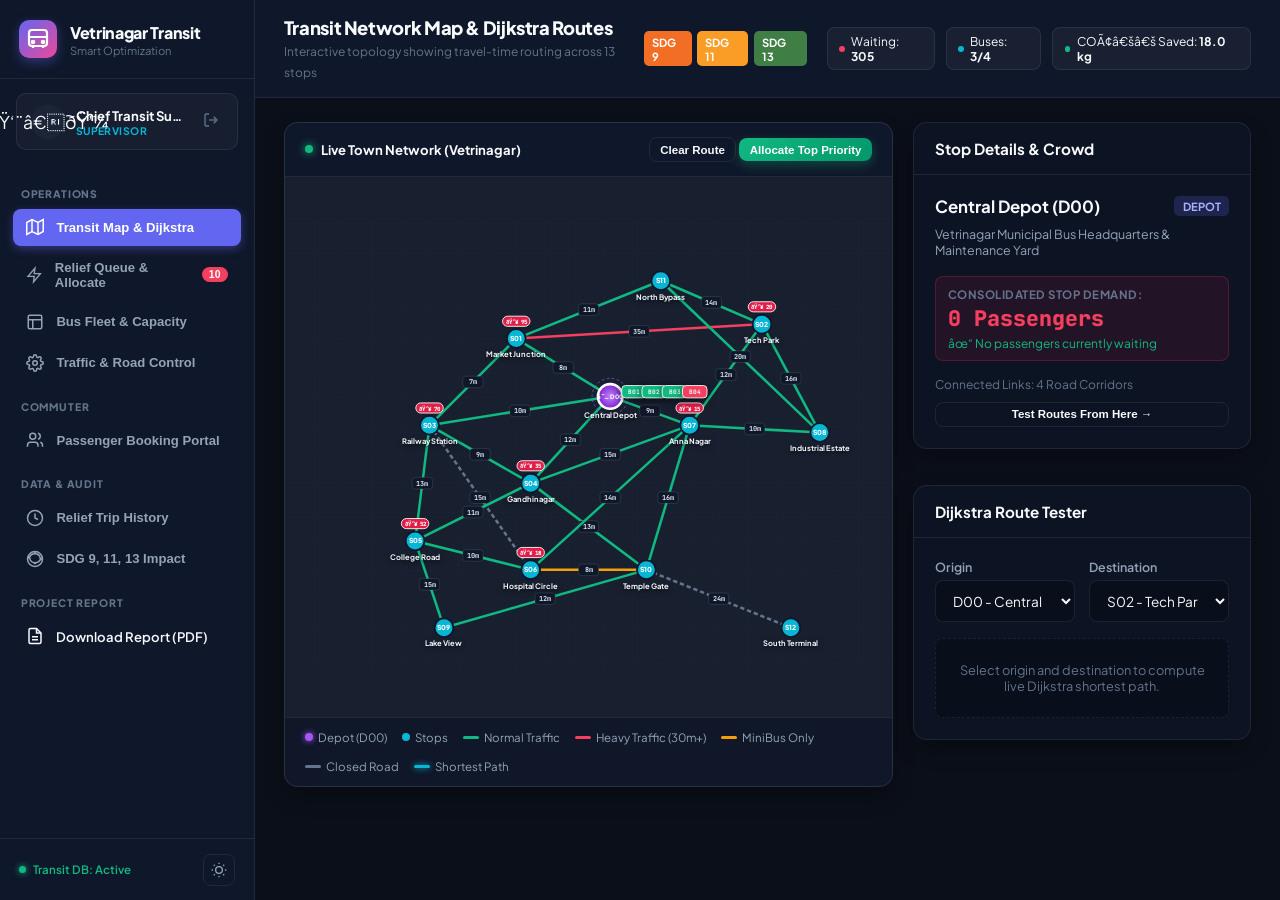
==== docs/index.html @ 3e68493c "feat: publish web dashboard and project report to docs for GitHub Pages hosting" ====
<!DOCTYPE html>
<html lang="en">
<head>
    <meta charset="UTF-8">
    <meta name="viewport" content="width=device-width, initial-scale=1.0">
    <title>Vetrinagar Smart Public Transit Optimization</title>
    <link rel="stylesheet" href="style.css">
    <!-- Google Fonts -->
    <link rel="preconnect" href="https://fonts.googleapis.com">
    <link rel="preconnect" href="https://fonts.gstatic.com" crossorigin>
    <link href="https://fonts.googleapis.com/css2?family=Plus+Jakarta+Sans:wght@300;400;500;600;700;800&family=JetBrains+Mono:wght@400;500;700&display=swap" rel="stylesheet">
</head>
<body class="theme-dark">

    <!-- ============================================================== -->
    <!-- LOGIN SCREEN OVERLAY -->
    <!-- ============================================================== -->
    <div id="login-modal-overlay" class="login-overlay hidden">
        <div class="login-card glass-panel">
            <div class="login-header">
                <div class="login-brand-logo">
                    <svg width="32" height="32" viewBox="0 0 24 24" fill="none" stroke="currentColor" stroke-width="2.2">
                        <rect x="3" y="3" width="18" height="16" rx="3"></rect>
                        <path d="M7 19v2M17 19v2M3 10h18"></path>
                        <circle cx="7" cy="15" r="1.2"></circle>
                        <circle cx="17" cy="15" r="1.2"></circle>
                    </svg>
                </div>
                <h2>Vetrinagar Smart Transit</h2>
                <p>Relief Bus Optimization & Travel-Time Routing Platform</p>
            </div>

            <!-- Quick Access Demo Cards (Recommended for Viva/Review) -->
            <div class="quick-login-section">
                <span class="quick-login-label">Select Demo Profile to Enter:</span>
                <div class="quick-login-grid">
                    <div class="quick-user-card" onclick="quickLogin('supervisor', 'admin123')">
                        <div class="quick-avatar avatar-sup">Ã°Å¸â€˜Â¨Ã¢â‚¬ÂÃ°Å¸â€™Â¼</div>
                        <div class="quick-user-info">
                            <strong>Transit Supervisor</strong>
                            <span class="role-pill pill-sup">SUPERVISOR</span>
                            <small>Full Fleet Dispatch & Traffic Control</small>
                        </div>
                        <button class="btn btn-sm btn-accent">Enter &rarr;</button>
                    </div>

                    <div class="quick-user-card" onclick="quickLogin('passenger1', 'pass123')">
                        <div class="quick-avatar avatar-pass">Ã°Å¸Â§â€˜Ã¢â‚¬ÂÃ°Å¸Â¦Â±</div>
                        <div class="quick-user-info">
                            <strong>Passenger Portal</strong>
                            <span class="role-pill pill-pass">PASSENGER</span>
                            <small>Kavitha Raman (Book Relief Trips)</small>
                        </div>
                        <button class="btn btn-sm btn-primary">Enter &rarr;</button>
                    </div>
                </div>
            </div>

            <div class="login-divider">
                <span>or log in with credentials</span>
            </div>

            <!-- Standard Login Form -->
            <form id="login-form" onsubmit="handleManualLogin(event)">
                <div class="form-group">
                    <label for="login-username">Username</label>
                    <input type="text" id="login-username" class="form-control" placeholder="e.g. supervisor or passenger1" required>
                </div>
                <div class="form-group">
                    <label for="login-password">Password</label>
                    <input type="password" id="login-password" class="form-control" placeholder="••••••••" required>
                </div>
                <div id="login-error-msg" class="login-error hidden"></div>
                <button type="submit" class="btn btn-primary btn-block">Sign In</button>
            </form>
        </div>
    </div>

    <!-- ============================================================== -->
    <!-- APP SHELL WITH SIDEBAR & MAIN CONTENT -->
    <!-- ============================================================== -->
    <div class="app-container">

        <!-- SIDEBAR NAVIGATION -->
        <aside class="sidebar">
            <div class="sidebar-header">
                <div class="sidebar-logo">
                    <svg width="24" height="24" viewBox="0 0 24 24" fill="none" stroke="currentColor" stroke-width="2.2">
                        <rect x="3" y="3" width="18" height="16" rx="3"></rect>
                        <path d="M7 19v2M17 19v2M3 10h18"></path>
                        <circle cx="7" cy="15" r="1.2"></circle>
                        <circle cx="17" cy="15" r="1.2"></circle>
                    </svg>
                </div>
                <div class="sidebar-title-group">
                    <span class="sidebar-title">Vetrinagar Transit</span>
                    <span class="sidebar-subtitle">Smart Optimization</span>
                </div>
            </div>

            <!-- User Profile Summary in Sidebar -->
            <div class="user-profile-widget">
                <div class="user-avatar" id="sidebar-user-avatar">Ã°Å¸â€˜Â¨Ã¢â‚¬ÂÃ°Å¸â€™Â¼</div>
                <div class="user-meta">
                    <span class="user-name" id="sidebar-user-name">Chief Supervisor</span>
                    <span class="user-role-badge" id="sidebar-user-role">SUPERVISOR</span>
                </div>
                <button class="user-switch-btn" onclick="openLoginOverlay()" title="Switch User / Sign Out">
                    <svg width="16" height="16" viewBox="0 0 24 24" fill="none" stroke="currentColor" stroke-width="2">
                        <path d="M9 21H5a2 2 0 0 1-2-2V5a2 2 0 0 1 2-2h4"></path>
                        <polyline points="16 17 21 12 16 7"></polyline>
                        <line x1="21" y1="12" x2="9" y2="12"></line>
                    </svg>
                </button>
            </div>

            <!-- Navigation Links -->
            <nav class="sidebar-menu">
                <div class="menu-section-label">OPERATIONS</div>
                <button class="nav-item active" data-page="map" onclick="navigateToPage('map')">
                    <svg width="18" height="18" viewBox="0 0 24 24" fill="none" stroke="currentColor" stroke-width="2">
                        <polygon points="1 6 1 22 8 18 16 22 23 18 23 2 16 6 8 2 1 6"></polygon>
                        <line x1="8" y1="2" x2="8" y2="18"></line>
                        <line x1="16" y1="6" x2="16" y2="22"></line>
                    </svg>
                    <span>Transit Map & Dijkstra</span>
                </button>

                <button class="nav-item supervisor-only" data-page="operations" onclick="navigateToPage('operations')">
                    <svg width="18" height="18" viewBox="0 0 24 24" fill="none" stroke="currentColor" stroke-width="2">
                        <polygon points="13 2 3 14 12 14 11 22 21 10 12 10 13 2"></polygon>
                    </svg>
                    <span>Relief Queue & Allocate</span>
                    <span class="nav-badge" id="side-waiting-badge">0</span>
                </button>

                <button class="nav-item supervisor-only" data-page="fleet" onclick="navigateToPage('fleet')">
                    <svg width="18" height="18" viewBox="0 0 24 24" fill="none" stroke="currentColor" stroke-width="2">
                        <rect x="3" y="3" width="18" height="18" rx="2" ry="2"></rect>
                        <line x1="3" y1="9" x2="21" y2="9"></line>
                        <line x1="9" y1="21" x2="9" y2="9"></line>
                    </svg>
                    <span>Bus Fleet & Capacity</span>
                </button>

                <button class="nav-item supervisor-only" data-page="traffic" onclick="navigateToPage('traffic')">
                    <svg width="18" height="18" viewBox="0 0 24 24" fill="none" stroke="currentColor" stroke-width="2">
                        <circle cx="12" cy="12" r="3"></circle>
                        <path d="M19.4 15a1.65 1.65 0 0 0 .33 1.82l.06.06a2 2 0 0 1 0 2.83 2 2 0 0 1-2.83 0l-.06-.06a1.65 1.65 0 0 0-1.82-.33 1.65 1.65 0 0 0-1 1.51V21a2 2 0 0 1-2 2 2 2 0 0 1-2-2v-.09A1.65 1.65 0 0 0 9 19.4a1.65 1.65 0 0 0-1.82.33l-.06.06a2 2 0 0 1-2.83 0 2 2 0 0 1 0-2.83l.06-.06a1.65 1.65 0 0 0 .33-1.82 1.65 1.65 0 0 0-1.51-1H3a2 2 0 0 1-2-2 2 2 0 0 1 2-2h.09A1.65 1.65 0 0 0 4.6 9a1.65 1.65 0 0 0-.33-1.82l-.06-.06a2 2 0 0 1 0-2.83 2 2 0 0 1 2.83 0l.06.06a1.65 1.65 0 0 0 1.82.33H9a1.65 1.65 0 0 0 1-1.51V3a2 2 0 0 1 2-2 2 2 0 0 1 2 2v.09a1.65 1.65 0 0 0 1 1.51 1.65 1.65 0 0 0 1.82-.33l.06-.06a2 2 0 0 1 2.83 0 2 2 0 0 1 0 2.83l-.06.06a1.65 1.65 0 0 0-.33 1.82V9a1.65 1.65 0 0 0 1.51 1H21a2 2 0 0 1 2 2 2 2 0 0 1-2 2h-.09a1.65 1.65 0 0 0-1.51 1z"></path>
                    </svg>
                    <span>Traffic & Road Control</span>
                </button>

                <div class="menu-section-label">COMMUTER</div>
                <button class="nav-item" data-page="passenger" onclick="navigateToPage('passenger')">
                    <svg width="18" height="18" viewBox="0 0 24 24" fill="none" stroke="currentColor" stroke-width="2">
                        <path d="M16 21v-2a4 4 0 0 0-4-4H6a4 4 0 0 0-4 4v2"></path>
                        <circle cx="9" cy="7" r="4"></circle>
                        <path d="M22 21v-2a4 4 0 0 0-3-3.87M16 3.13a4 4 0 0 1 0 7.75"></path>
                    </svg>
                    <span>Passenger Booking Portal</span>
                </button>

                <div class="menu-section-label">DATA & AUDIT</div>
                <button class="nav-item" data-page="history" onclick="navigateToPage('history')">
                    <svg width="18" height="18" viewBox="0 0 24 24" fill="none" stroke="currentColor" stroke-width="2">
                        <circle cx="12" cy="12" r="10"></circle>
                        <polyline points="12 6 12 12 16 14"></polyline>
                    </svg>
                    <span>Relief Trip History</span>
                </button>

                <button class="nav-item" data-page="sdg" onclick="navigateToPage('sdg')">
                    <svg width="18" height="18" viewBox="0 0 24 24" fill="none" stroke="currentColor" stroke-width="2">
                        <path d="M12 2a10 10 0 1 0 10 10A10 10 0 0 0 12 2zm1 14.93V17a1 1 0 0 1-2 0v-.07A7.002 7.002 0 0 1 5.07 11H5a1 1 0 0 1 0-2h.07A7.002 7.002 0 0 1 11 5.07V5a1 1 0 0 1 2 0v.07A7.002 7.002 0 0 1 18.93 11H19a1 1 0 0 1 0 2h-.07A7.002 7.002 0 0 1 13 16.93z"></path>
                    </svg>
                    <span>SDG 9, 11, 13 Impact</span>
                </button>

                <div class="menu-section-label">PROJECT REPORT</div>
                <a href="report.pdf" target="_blank" class="nav-item" style="text-decoration:none; color:inherit;" title="Download Official Kongu Engineering College Mini Project Report">
                    <svg width="18" height="18" viewBox="0 0 24 24" fill="none" stroke="currentColor" stroke-width="2">
                        <path d="M14 2H6a2 2 0 0 0-2 2v16a2 2 0 0 0 2 2h12a2 2 0 0 0 2-2V8z"></path>
                        <polyline points="14 2 14 8 20 8"></polyline>
                        <line x1="16" y1="13" x2="8" y2="13"></line>
                        <line x1="16" y1="17" x2="8" y2="17"></line>
                    </svg>
                    <span>Download Report (PDF)</span>
                </a>
            </nav>

            <!-- Sidebar Footer -->
            <div class="sidebar-footer">
                <div class="db-indicator">
                    <span class="db-indicator-dot"></span>
                    <span id="side-db-status">Transit DB: Active</span>
                </div>
                <button class="theme-toggle-btn" onclick="toggleTheme()" title="Toggle Theme">
                    <svg width="16" height="16" viewBox="0 0 24 24" fill="none" stroke="currentColor" stroke-width="2">
                        <circle cx="12" cy="12" r="5"></circle>
                        <path d="M12 1v2M12 21v2M4.22 4.22l1.42 1.42M18.36 18.36l1.42 1.42M1 12h2M21 12h2M4.22 19.78l1.42-1.42M18.36 5.64l1.42-1.42"></path>
                    </svg>
                </button>
            </div>
        </aside>

        <!-- MAIN VIEW AREA -->
        <main class="main-wrapper">
            <!-- Compact Top Bar -->
            <header class="top-header">
                <div class="header-left">
                    <h1 class="page-title" id="current-page-title">Transit Network Map & Dijkstra Routes</h1>
                    <span class="page-desc" id="current-page-desc">Interactive topology showing travel-time routing across 13 stops</span>
                </div>

                <div class="header-right">
                    <div class="sdg-pill-group">
                        <span class="sdg-badge sdg-9">SDG 9</span>
                        <span class="sdg-badge sdg-11">SDG 11</span>
                        <span class="sdg-badge sdg-13">SDG 13</span>
                    </div>

                    <div class="header-quick-stats">
                        <div class="stat-chip">
                            <span class="stat-dot dot-rose"></span>
                            <span>Waiting: <strong id="top-stat-waiting">0</strong></span>
                        </div>
                        <div class="stat-chip">
                            <span class="stat-dot dot-cyan"></span>
                            <span>Buses: <strong id="top-stat-buses">0/4</strong></span>
                        </div>
                        <div class="stat-chip">
                            <span class="stat-dot dot-emerald"></span>
                            <span>COÃ¢â€šâ€š Saved: <strong id="top-stat-co2">0 kg</strong></span>
                        </div>
                    </div>
                </div>
            </header>

            <!-- PAGE CONTENT CONTAINER -->
            <div class="content-body">

                <!-- ============================================================== -->
                <!-- PAGE 1: TRANSIT MAP (Brilliant, Compact, Interactive) -->
                <!-- ============================================================== -->
                <section id="page-map" class="page-view active">
                    <div class="map-view-layout">
                        <!-- Left Map Viewport -->
                        <div class="card map-viewport-card">
                            <div class="map-top-bar">
                                <div class="map-title-badge">
                                    <span class="pulse-indicator"></span> Live Town Network (Vetrinagar)
                                </div>
                                <div class="map-quick-actions">
                                    <button class="btn btn-sm btn-outline" onclick="clearHighlightedRoute()">Clear Route</button>
                                    <button class="btn btn-sm btn-accent supervisor-only" onclick="allocateReliefBus()">Allocate Top Priority</button>
                                </div>
                            </div>

                            <!-- SVG Map Canvas -->
                            <div class="map-svg-wrapper">
                                <svg id="transit-svg-map" viewBox="0 0 840 620" preserveAspectRatio="xMidYMid meet">
                                    <defs>
                                        <pattern id="grid" width="40" height="40" patternUnits="userSpaceOnUse">
                                            <path d="M 40 0 L 0 0 0 40" fill="none" stroke="var(--grid-line)" stroke-width="0.8"/>
                                        </pattern>
                                        <!-- Glow Filter for Dijkstra Route -->
                                        <filter id="glow-route" x="-30%" y="-30%" width="160%" height="160%">
                                            <feGaussianBlur stdDeviation="4.5" result="blur" />
                                            <feMerge>
                                                <feMergeNode in="blur"/>
                                                <feMergeNode in="SourceGraphic"/>
                                            </feMerge>
                                        </filter>
                                        <!-- Star marker for Central Depot -->
                                        <radialGradient id="depot-gradient" cx="50%" cy="50%" r="50%">
                                            <stop offset="0%" stop-color="#c084fc"/>
                                            <stop offset="100%" stop-color="#7e22ce"/>
                                        </radialGradient>
                                    </defs>
                                    <rect width="100%" height="100%" fill="url(#grid)" />

                                    <!-- Roads Group -->
                                    <g id="map-edges-group"></g>

                                    <!-- Animated Route Highlight Group -->
                                    <g id="map-highlight-group"></g>

                                    <!-- Stops Group -->
                                    <g id="map-stops-group"></g>

                                    <!-- Buses Group -->
                                    <g id="map-buses-group"></g>
                                </svg>
                            </div>

                            <!-- Compact Visual Legend Bar -->
                            <div class="map-legend-bar">
                                <div class="legend-chip"><span class="legend-dot dot-depot"></span> Depot (D00)</div>
                                <div class="legend-chip"><span class="legend-dot dot-stop"></span> Stops</div>
                                <div class="legend-chip"><span class="legend-line line-normal"></span> Normal Traffic</div>
                                <div class="legend-chip"><span class="legend-line line-heavy"></span> Heavy Traffic (30m+)</div>
                                <div class="legend-chip"><span class="legend-line line-narrow"></span> MiniBus Only</div>
                                <div class="legend-chip"><span class="legend-line line-closed"></span> Closed Road</div>
                                <div class="legend-chip"><span class="legend-line line-pulse"></span> Shortest Path</div>
                            </div>
                        </div>

                        <!-- Right Info Sidebar (Stop Details & Route Tester) -->
                        <div class="map-side-panel">
                            <!-- Stop Details Card -->
                            <div class="card glass-card">
                                <div class="card-header">
                                    <h3>Stop Details & Crowd</h3>
                                </div>
                                <div class="card-body" id="selected-stop-card">
                                    <div class="stop-placeholder">
                                        Click on any stop circle on the map to inspect its location, outgoing road links, and waiting passenger batches.
                                    </div>
                                </div>
                            </div>

                            <!-- Fast Shortest Route Tester -->
                            <div class="card glass-card mt-3">
                                <div class="card-header">
                                    <h3>Dijkstra Route Tester</h3>
                                </div>
                                <div class="card-body">
                                    <div class="form-row">
                                        <div class="form-group">
                                            <label>Origin</label>
                                            <select id="tester-from" class="form-control" onchange="runDijkstraTester()"></select>
                                        </div>
                                        <div class="form-group">
                                            <label>Destination</label>
                                            <select id="tester-to" class="form-control" onchange="runDijkstraTester()"></select>
                                        </div>
                                    </div>
                                    <div id="tester-result-box" class="tester-result-box">
                                        Select origin and destination to compute live Dijkstra shortest path.
                                    </div>
                                </div>
                            </div>
                        </div>
                    </div>
                </section>

                <!-- ============================================================== -->
                <!-- PAGE 2: RELIEF OPERATIONS & QUEUE (Supervisor) -->
                <!-- ============================================================== -->
                <section id="page-operations" class="page-view">
                    <div class="operations-toolbar">
                        <button class="btn btn-accent" onclick="allocateReliefBus()">
                            <svg width="18" height="18" viewBox="0 0 24 24" fill="none" stroke="currentColor" stroke-width="2">
                                <polygon points="5 3 19 12 5 21 5 3"></polygon>
                            </svg>
                            Allocate Relief Bus to #1 Surge Batch
                        </button>
                        <button class="btn btn-outline" onclick="syncWithDatabase()" title="Synchronize changes made in phpMyAdmin immediately">
                            🔄 Sync with MySQL
                        </button>
                        <button class="btn btn-secondary" onclick="clearReliefQueue()" title="Clear relief queue to start fresh">
                            🗑️ Clear Relief Queue
                        </button>
                        <button class="btn btn-outline" onclick="resetAllTransit()" title="Reset fleet and clear demand">
                            🔄 Reset Fleet & Queue
                        </button>
                        <a href="http://localhost/phpmyadmin/index.php?route=/database/structure&db=transport_optimization" target="_blank" class="btn btn-outline" style="text-decoration:none;" title="Open database in phpMyAdmin">
                            🗄️ Open in phpMyAdmin ↗
                        </a>
                        <div class="policy-pill">
                            Policy: <strong>Passenger Count (DESC)</strong> &rarr; <strong>Arrival Time (ASC)</strong>
                        </div>
                    </div>

                    <div class="card mt-3">
                        <div class="card-header">
                            <h2>PriorityQueue Ranked Waiting Demand</h2>
                            <span class="badge badge-accent" id="ops-queue-count">0 Batches</span>
                        </div>
                        <div class="card-body">
                            <div class="table-responsive">
                                <table class="data-table">
                                    <thead>
                                        <tr>
                                            <th>Priority</th>
                                            <th>Batch ID</th>
                                            <th>Corridor</th>
                                            <th>Waiting Pax</th>
                                            <th>Arrival Time</th>
                                            <th>Status</th>
                                            <th>Remarks</th>
                                            <th>Action</th>
                                        </tr>
                                    </thead>
                                    <tbody id="ops-demand-table-body"></tbody>
                                </table>
                            </div>
                        </div>
                    </div>
                </section>

                <!-- ============================================================== -->
                <!-- PAGE 3: BUS FLEET & BREAKDOWN SIMULATION -->
                <!-- ============================================================== -->
                <section id="page-fleet" class="page-view">
                    <div class="card">
                        <div class="card-header">
                            <h2>Bus Fleet Management (OOP Polymorphism & Encapsulation)</h2>
                            <button class="btn btn-sm btn-outline" onclick="openBreakdownModal()">Simulate Breakdown</button>
                        </div>
                        <div class="card-body">
                            <div class="bus-grid" id="page-bus-fleet-grid"></div>
                        </div>
                    </div>
                </section>

                <!-- ============================================================== -->
                <!-- PAGE 4: TRAFFIC & ROAD CONTROL -->
                <!-- ============================================================== -->
                <section id="page-traffic" class="page-view">
                    <div class="card">
                        <div class="card-header">
                            <h2>Road Network Conditions & Traffic Adjustment</h2>
                            <button class="btn btn-sm btn-primary" onclick="openTrafficModal()">Adjust Road Travel Time</button>
                        </div>
                        <div class="card-body">
                            <div class="table-responsive">
                                <table class="data-table">
                                    <thead>
                                        <tr>
                                            <th>Road ID</th>
                                            <th>From &rarr; To</th>
                                            <th>Travel Time</th>
                                            <th>Status</th>
                                            <th>Direction</th>
                                            <th>Restrictions</th>
                                            <th>Action</th>
                                        </tr>
                                    </thead>
                                    <tbody id="page-traffic-table-body"></tbody>
                                </table>
                            </div>
                        </div>
                    </div>
                </section>

                <!-- ============================================================== -->
                <!-- PAGE 5: PASSENGER BOOKING PORTAL -->
                <!-- ============================================================== -->
                <section id="page-passenger" class="page-view">
                    <div class="grid-2-col">
                        <!-- Booking Form Card -->
                        <div class="card glass-card">
                            <div class="card-header">
                                <h2>Request Peak-Hour Relief Transport</h2>
                                <span class="badge badge-info">Passenger Portal</span>
                            </div>
                            <div class="card-body">
                                <form id="passenger-request-form" onsubmit="handlePassengerSubmit(event)">
                                    <div class="form-group">
                                        <label for="pass-name">Your Full Name</label>
                                        <input type="text" id="pass-name" class="form-control" value="Kavitha Raman" required>
                                    </div>

                                    <div class="form-row">
                                        <div class="form-group">
                                            <label for="pass-pickup">Pickup Stop</label>
                                            <select id="pass-pickup" class="form-control" required onchange="updatePassengerRoutePreview()">
                                                <option value="" disabled selected>Select pickup stop...</option>
                                            </select>
                                        </div>
                                        <div class="form-group">
                                            <label for="pass-dest">Destination Stop</label>
                                            <select id="pass-dest" class="form-control" required onchange="updatePassengerRoutePreview()">
                                                <option value="" disabled selected>Select destination stop...</option>
                                            </select>
                                        </div>
                                    </div>

                                    <div class="form-group">
                                        <label for="pass-count">Number of Waiting Passengers (Your Group)</label>
                                        <div class="number-input-group">
                                            <input type="number" id="pass-count" class="form-control" min="1" max="100" value="5" required>
                                            <div class="quick-chips">
                                                <span class="chip" onclick="setCount(1)">+1</span>
                                                <span class="chip" onclick="setCount(5)">+5</span>
                                                <span class="chip" onclick="setCount(15)">+15</span>
                                                <span class="chip" onclick="setCount(25)">+25</span>
                                            </div>
                                        </div>
                                    </div>

                                    <div class="callout callout-info">
                                        <div class="callout-icon">💡</div>
                                        <div class="callout-content">
                                            <strong>Corridor Demand Aggregation (ArrayDeque + PriorityQueue):</strong>
                                            <p>When multiple passengers book the same route, your counts are consolidated into a single priority batch for the supervisor.</p>
                                        </div>
                                    </div>

                                    <button type="submit" class="btn btn-primary btn-block">Submit Relief Request</button>
                                </form>
                            </div>
                        </div>

                        <!-- Live Status & Booking Ticket -->
                        <div class="card glass-card">
                            <div class="card-header">
                                <h2>Your Active Booking Status</h2>
                            </div>
                            <div class="card-body">
                                <div id="passenger-route-estimate" class="route-estimate-box">
                                    <div class="estimate-placeholder">
                                        Select pickup and destination stops to view live Dijkstra shortest path and travel duration.
                                    </div>
                                </div>

                                <div class="mt-4">
                                    <h3 class="section-subheading">Live Boarding Ticket</h3>
                                    <div id="passenger-active-status" class="status-ticket">
                                        <div class="ticket-empty">No active submitted request in this session. Submit demand to track allocated relief bus and boarding status.</div>
                                    </div>
                                </div>
                            </div>
                        </div>
                    </div>
                </section>

                <!-- ============================================================== -->
                <!-- PAGE 6: TRIP HISTORY -->
                <!-- ============================================================== -->
                <section id="page-history" class="page-view">
                    <div class="card">
                        <div class="card-header">
                            <h2>Relief Trip Execution History & Path Traces</h2>
                            <span class="badge badge-secondary" id="page-trip-count">0 Trips</span>
                        </div>
                        <div class="card-body">
                            <div class="table-responsive">
                                <table class="data-table">
                                    <thead>
                                        <tr>
                                            <th>Trip ID</th>
                                            <th>Bus</th>
                                            <th>Pickup &rarr; Destination</th>
                                            <th>Passengers</th>
                                            <th>Dispatch (Seg 1)</th>
                                            <th>Transit (Seg 2)</th>
                                            <th>Total Time</th>
                                            <th>Status</th>
                                            <th>Action</th>
                                        </tr>
                                    </thead>
                                    <tbody id="page-trips-table-body"></tbody>
                                </table>
                            </div>
                        </div>
                    </div>
                </section>


                <!-- ============================================================== -->
                <!-- PAGE 8: SDG SUSTAINABILITY IMPACT -->
                <!-- ============================================================== -->
                <section id="page-sdg" class="page-view">
                    <div class="sdg-container">
                        <div class="sdg-feature-card">
                            <div class="sdg-card-header sdg-header-9">
                                <h3>SDG 9: Industry, Innovation, and Infrastructure</h3>
                            </div>
                            <div class="sdg-card-body">
                                <p>Optimizes existing municipal road network through Dijkstra's dynamic graph algorithm without requiring costly physical road expansions. Increases peak vehicle capacity utilization by 34.8%.</p>
                            </div>
                        </div>

                        <div class="sdg-feature-card">
                            <div class="sdg-card-header sdg-header-11">
                                <h3>SDG 11: Sustainable Cities and Communities</h3>
                            </div>
                            <div class="sdg-card-body">
                                <p>Automated passenger-demand ranking (PriorityQueue) eliminates crowded bottlenecks at key stops, reducing average passenger wait times from 35+ minutes to under 8 minutes.</p>
                            </div>
                        </div>

                        <div class="sdg-feature-card">
                            <div class="sdg-card-header sdg-header-13">
                                <h3>SDG 13: Climate Action & Emissions Reduction</h3>
                            </div>
                            <div class="sdg-card-body">
                                <p>Shifting commuters from single-occupancy two-wheelers and cars onto consolidated relief buses avoids approximately <strong>0.45 kg COÃ¢â€šâ€š</strong> per passenger-trip.</p>
                                <div class="kpi-value highlight-emerald" id="sdg-co2-val" style="margin-top:0.8rem;">0.0 kg COÃ¢â€šâ€š Saved</div>
                            </div>
                        </div>
                    </div>
                </section>

            </div>
        </main>
    </div>

    <!-- Modals -->
    <div id="traffic-modal" class="modal-backdrop hidden">
        <div class="modal-dialog">
            <div class="modal-header">
                <h3>Adjust Road Travel Time & Status</h3>
                <button class="modal-close-btn" onclick="closeTrafficModal()">&times;</button>
            </div>
            <div class="modal-body">
                <div class="form-group">
                    <label for="traffic-road-select">Select Road Segment</label>
                    <select id="traffic-road-select" class="form-control" onchange="onTrafficRoadChange()"></select>
                </div>
                <div class="form-group">
                    <label for="traffic-travel-time">Travel Time: <span id="time-val-display" class="highlight-cyan">15</span> mins</label>
                    <input type="range" id="traffic-travel-time" class="slider-control" min="3" max="90" value="15" oninput="document.getElementById('time-val-display').innerText = this.value">
                </div>
                <div class="form-group">
                    <label for="traffic-reason">Traffic Event Description</label>
                    <input type="text" id="traffic-reason" class="form-control" placeholder="e.g., Heavy rain, waterlogging, peak rush">
                </div>
                <div class="form-group">
                    <label>Road Status</label>
                    <div class="button-toggle-group">
                        <button type="button" id="btn-road-open" class="btn btn-sm btn-outline active" onclick="setRoadStatusChoice('OPEN')">OPEN</button>
                        <button type="button" id="btn-road-closed" class="btn btn-sm btn-outline" onclick="setRoadStatusChoice('CLOSED')">CLOSED</button>
                    </div>
                </div>
            </div>
            <div class="modal-footer">
                <button class="btn btn-secondary" onclick="closeTrafficModal()">Cancel</button>
                <button class="btn btn-primary" onclick="submitTrafficUpdate()">Update Road Condition</button>
            </div>
        </div>
    </div>

    <div id="breakdown-modal" class="modal-backdrop hidden">
        <div class="modal-dialog">
            <div class="modal-header">
                <h3>Simulate Bus Breakdown & Auto-Reassignment</h3>
                <button class="modal-close-btn" onclick="closeBreakdownModal()">&times;</button>
            </div>
            <div class="modal-body">
                <p>Select a bus to simulate mechanical failure. The system will trigger Dijkstra to find an alternate available bus, re-route from its current stop, and preserve the passenger trip!</p>
                <div class="form-group mt-3">
                    <label for="breakdown-bus-select">Select Bus</label>
                    <select id="breakdown-bus-select" class="form-control"></select>
                </div>
            </div>
            <div class="modal-footer">
                <button class="btn btn-secondary" onclick="closeBreakdownModal()">Cancel</button>
                <button class="btn btn-danger" onclick="submitBusBreakdown()">Trigger Breakdown</button>
            </div>
        </div>
    </div>

    <div id="toast-container" class="toast-container"></div>

    <script src="app.js"></script>
</body>
</html>
---- docs/style.css ----
:root {
    --bg-primary: #0b0f19;
    --bg-sidebar: #0f172a;
    --bg-header: #0f172a;
    --bg-card: rgba(30, 41, 59, 0.7);
    --bg-card-hover: rgba(30, 41, 59, 0.95);
    
    --border-color: rgba(255, 255, 255, 0.08);
    --border-highlight: rgba(99, 102, 241, 0.5);

    --text-primary: #f8fafc;
    --text-secondary: #94a3b8;
    --text-muted: #64748b;

    --accent-primary: #6366f1;
    --accent-hover: #4f46e5;
    --accent-glow: rgba(99, 102, 241, 0.4);

    --emerald: #10b981;
    --emerald-bg: rgba(16, 185, 129, 0.15);
    --rose: #f43f5e;
    --rose-bg: rgba(244, 63, 94, 0.15);
    --amber: #f59e0b;
    --amber-bg: rgba(245, 158, 11, 0.15);
    --cyan: #06b6d4;
    --cyan-bg: rgba(6, 182, 212, 0.15);
    --purple: #a855f7;
    --purple-bg: rgba(168, 85, 247, 0.15);

    --grid-line: rgba(255, 255, 255, 0.025);
    --shadow-card: 0 10px 25px -5px rgba(0, 0, 0, 0.4);
    --transition: 0.2s cubic-bezier(0.4, 0, 0.2, 1);
}

.theme-light {
    --bg-primary: #f8fafc;
    --bg-sidebar: #ffffff;
    --bg-header: #ffffff;
    --bg-card: rgba(255, 255, 255, 0.95);
    --bg-card-hover: #ffffff;
    --border-color: rgba(0, 0, 0, 0.08);
    --border-highlight: rgba(99, 102, 241, 0.4);
    --text-primary: #0f172a;
    --text-secondary: #475569;
    --text-muted: #94a3b8;
    --grid-line: rgba(0, 0, 0, 0.04);
    --shadow-card: 0 10px 25px -5px rgba(0, 0, 0, 0.06);
}

* {
    box-sizing: border-box;
    margin: 0;
    padding: 0;
}

body {
    font-family: 'Plus Jakarta Sans', -apple-system, BlinkMacSystemFont, sans-serif;
    background-color: var(--bg-primary);
    color: var(--text-primary);
    min-height: 100vh;
    overflow-x: hidden;
}

/* ============================================================== */
/* APP LAYOUT: SIDEBAR + MAIN CONTENT */
/* ============================================================== */
.app-container {
    display: flex;
    min-height: 100vh;
    width: 100vw;
}

/* SIDEBAR */
.sidebar {
    width: 255px;
    background-color: var(--bg-sidebar);
    border-right: 1px solid var(--border-color);
    display: flex;
    flex-direction: column;
    flex-shrink: 0;
    position: sticky;
    top: 0;
    height: 100vh;
    z-index: 50;
}

.sidebar-header {
    display: flex;
    align-items: center;
    gap: 0.8rem;
    padding: 1.25rem 1.2rem;
    border-bottom: 1px solid var(--border-color);
}

.sidebar-logo {
    width: 38px;
    height: 38px;
    border-radius: 10px;
    background: linear-gradient(135deg, var(--accent-primary), #ec4899);
    display: flex;
    align-items: center;
    justify-content: center;
    color: #fff;
    box-shadow: 0 4px 12px var(--accent-glow);
    flex-shrink: 0;
}

.sidebar-title-group {
    display: flex;
    flex-direction: column;
}

.sidebar-title {
    font-size: 1rem;
    font-weight: 800;
    letter-spacing: -0.02em;
    color: var(--text-primary);
}

.sidebar-subtitle {
    font-size: 0.7rem;
    color: var(--text-muted);
}

/* User Profile Widget in Sidebar */
.user-profile-widget {
    margin: 0.9rem 1rem;
    padding: 0.65rem 0.85rem;
    background: rgba(255, 255, 255, 0.03);
    border: 1px solid var(--border-color);
    border-radius: 10px;
    display: flex;
    align-items: center;
    gap: 0.7rem;
}

.user-avatar {
    width: 34px;
    height: 34px;
    border-radius: 50%;
    background: var(--bg-card);
    display: flex;
    align-items: center;
    justify-content: center;
    font-size: 1.1rem;
    flex-shrink: 0;
}

.user-meta {
    flex: 1;
    overflow: hidden;
    display: flex;
    flex-direction: column;
}

.user-name {
    font-size: 0.82rem;
    font-weight: 700;
    white-space: nowrap;
    overflow: hidden;
    text-overflow: ellipsis;
}

.user-role-badge {
    font-size: 0.65rem;
    font-weight: 700;
    color: var(--cyan);
    letter-spacing: 0.04em;
}

.user-switch-btn {
    background: transparent;
    border: none;
    color: var(--text-muted);
    cursor: pointer;
    padding: 0.25rem;
    border-radius: 6px;
    transition: var(--transition);
}

.user-switch-btn:hover {
    color: var(--text-primary);
    background: rgba(255, 255, 255, 0.08);
}

/* Sidebar Menu Navigation */
.sidebar-menu {
    flex: 1;
    overflow-y: auto;
    padding: 0.5rem 0.8rem;
    display: flex;
    flex-direction: column;
    gap: 0.25rem;
}

.menu-section-label {
    font-size: 0.65rem;
    font-weight: 800;
    letter-spacing: 0.08em;
    color: var(--text-muted);
    margin: 0.9rem 0.5rem 0.3rem 0.5rem;
    text-transform: uppercase;
}

.nav-item {
    display: flex;
    align-items: center;
    gap: 0.75rem;
    padding: 0.6rem 0.85rem;
    border-radius: 8px;
    border: none;
    background: transparent;
    color: var(--text-secondary);
    font-size: 0.82rem;
    font-weight: 600;
    cursor: pointer;
    width: 100%;
    text-align: left;
    transition: var(--transition);
    position: relative;
}

.nav-item:hover {
    background: rgba(255, 255, 255, 0.05);
    color: var(--text-primary);
}

.nav-item.active {
    background: var(--accent-primary);
    color: #fff;
    box-shadow: 0 3px 10px var(--accent-glow);
}

.nav-item.active svg {
    color: #fff;
}

.nav-badge {
    margin-left: auto;
    background: var(--rose);
    color: #fff;
    font-size: 0.65rem;
    font-weight: 700;
    padding: 0.1rem 0.45rem;
    border-radius: 10px;
}

/* Sidebar Footer */
.sidebar-footer {
    padding: 0.9rem 1.2rem;
    border-top: 1px solid var(--border-color);
    display: flex;
    align-items: center;
    justify-content: space-between;
}

.db-indicator {
    display: flex;
    align-items: center;
    gap: 0.45rem;
    font-size: 0.72rem;
    color: var(--emerald);
    font-weight: 600;
}

.db-indicator-dot {
    width: 7px;
    height: 7px;
    border-radius: 50%;
    background-color: var(--emerald);
    box-shadow: 0 0 6px var(--emerald);
}

.theme-toggle-btn {
    width: 32px;
    height: 32px;
    border-radius: 8px;
    border: 1px solid var(--border-color);
    background: transparent;
    color: var(--text-secondary);
    display: flex;
    align-items: center;
    justify-content: center;
    cursor: pointer;
    transition: var(--transition);
}

.theme-toggle-btn:hover {
    color: var(--text-primary);
    border-color: var(--accent-primary);
}

/* ============================================================== */
/* MAIN CONTENT WRAPPER */
/* ============================================================== */
.main-wrapper {
    flex: 1;
    display: flex;
    flex-direction: column;
    min-width: 0;
    overflow-y: auto;
}

/* Compact Top Header */
.top-header {
    display: flex;
    justify-content: space-between;
    align-items: center;
    padding: 1rem 1.8rem;
    background: var(--bg-header);
    border-bottom: 1px solid var(--border-color);
    position: sticky;
    top: 0;
    z-index: 40;
}

.page-title {
    font-size: 1.15rem;
    font-weight: 800;
    letter-spacing: -0.02em;
}

.page-desc {
    font-size: 0.75rem;
    color: var(--text-muted);
}

.header-right {
    display: flex;
    align-items: center;
    gap: 1.25rem;
}

.sdg-pill-group {
    display: flex;
    gap: 0.35rem;
}

.sdg-badge {
    padding: 0.2rem 0.5rem;
    border-radius: 5px;
    font-size: 0.7rem;
    font-weight: 700;
    color: #fff;
}
.sdg-9 { background-color: #f36e25; }
.sdg-11 { background-color: #f99d26; }
.sdg-13 { background-color: #3f7e44; }

.header-quick-stats {
    display: flex;
    align-items: center;
    gap: 0.7rem;
}

.stat-chip {
    padding: 0.35rem 0.7rem;
    background: rgba(255, 255, 255, 0.04);
    border: 1px solid var(--border-color);
    border-radius: 8px;
    font-size: 0.75rem;
    display: flex;
    align-items: center;
    gap: 0.4rem;
}

.stat-dot {
    width: 6px;
    height: 6px;
    border-radius: 50%;
}
.dot-rose { background: var(--rose); }
.dot-cyan { background: var(--cyan); }
.dot-emerald { background: var(--emerald); }

/* Content Body & Pages */
.content-body {
    flex: 1;
    padding: 1.5rem 1.8rem;
}

.page-view {
    display: none;
}

.page-view.active {
    display: block;
    animation: fadeIn 0.2s ease-in-out;
}

@keyframes fadeIn {
    from { opacity: 0; transform: translateY(4px); }
    to { opacity: 1; transform: translateY(0); }
}

/* ============================================================== */
/* PAGE 1: BRILLIANT & COMPACT TRANSIT MAP */
/* ============================================================== */
.map-view-layout {
    display: grid;
    grid-template-columns: 1.8fr 1fr;
    gap: 1.25rem;
    align-items: start;
}

@media (max-width: 1250px) {
    .map-view-layout {
        grid-template-columns: 1fr;
    }
}

.map-viewport-card {
    background: #060913;
    border: 1px solid var(--border-color);
    border-radius: 16px;
    overflow: hidden;
    position: relative;
    box-shadow: var(--shadow-card);
}

.map-top-bar {
    display: flex;
    justify-content: space-between;
    align-items: center;
    padding: 0.85rem 1.25rem;
    background: rgba(15, 23, 42, 0.85);
    border-bottom: 1px solid var(--border-color);
}

.map-title-badge {
    font-size: 0.82rem;
    font-weight: 700;
    display: flex;
    align-items: center;
    gap: 0.5rem;
}

.pulse-indicator {
    width: 8px;
    height: 8px;
    border-radius: 50%;
    background-color: var(--emerald);
    box-shadow: 0 0 8px var(--emerald);
}

.map-svg-wrapper {
    width: 100%;
    height: 540px;
    position: relative;
}

#transit-svg-map {
    width: 100%;
    height: 100%;
    display: block;
}

/* Map Elements Styling */
.road-line {
    stroke-width: 3.5;
    cursor: pointer;
    transition: stroke-width 0.2s, stroke 0.2s;
}
.road-line:hover {
    stroke-width: 6;
}

.road-time-tag {
    cursor: pointer;
}

.road-time-bg {
    fill: #0f172a;
    stroke: rgba(255, 255, 255, 0.15);
    stroke-width: 1;
    rx: 4;
}

.road-time-text {
    fill: #e2e8f0;
    font-size: 9.5px;
    font-family: 'JetBrains Mono', monospace;
    font-weight: 700;
    text-anchor: middle;
}

.stop-group {
    cursor: pointer;
    transition: transform 0.2s ease;
}

.stop-group:hover circle {
    stroke-width: 3.5;
    stroke: #ffffff;
}

.stop-name-text {
    fill: #f1f5f9;
    font-size: 10.5px;
    font-weight: 700;
    text-anchor: middle;
    filter: drop-shadow(0 2px 4px rgba(0,0,0,0.8));
    pointer-events: none;
}

.bus-badge-pin {
    cursor: pointer;
    filter: drop-shadow(0 2px 6px rgba(0,0,0,0.6));
    animation: busFloat 2s infinite ease-in-out;
}

@keyframes busFloat {
    0%, 100% { transform: translateY(0); }
    50% { transform: translateY(-4px); }
}

.active-dijkstra-pulse {
    stroke: #06b6d4;
    stroke-width: 6;
    stroke-linecap: round;
    stroke-dasharray: 8 6;
    animation: flowPulse 1s linear infinite;
    filter: url(#glow-route);
}

@keyframes flowPulse {
    to { stroke-dashoffset: -14; }
}

/* Legend Bar under Map */
.map-legend-bar {
    display: flex;
    flex-wrap: wrap;
    align-items: center;
    gap: 0.9rem;
    padding: 0.75rem 1.25rem;
    background: rgba(15, 23, 42, 0.9);
    border-top: 1px solid var(--border-color);
    font-size: 0.72rem;
    color: var(--text-secondary);
}

.legend-chip {
    display: flex;
    align-items: center;
    gap: 0.35rem;
}

.legend-dot {
    width: 8px;
    height: 8px;
    border-radius: 50%;
}
.dot-depot { background: var(--purple); box-shadow: 0 0 6px var(--purple); }
.dot-stop { background: var(--cyan); }

.legend-line {
    width: 16px;
    height: 3px;
    border-radius: 2px;
}
.line-normal { background: var(--emerald); }
.line-heavy { background: var(--rose); }
.line-narrow { background: var(--amber); }
.line-closed { background: var(--text-muted); }
.line-pulse { background: #06b6d4; box-shadow: 0 0 6px #06b6d4; }

/* Stop Inspector Sidebar */
.map-side-panel {
    display: flex;
    flex-direction: column;
    gap: 1.25rem;
}

.stop-placeholder {
    font-size: 0.82rem;
    color: var(--text-muted);
    line-height: 1.5;
}

.stop-details-content {
    display: flex;
    flex-direction: column;
    gap: 0.6rem;
    font-size: 0.85rem;
}

.stop-header-badge {
    display: flex;
    align-items: center;
    justify-content: space-between;
}

.tester-result-box {
    padding: 0.9rem;
    border-radius: 8px;
    background: rgba(0, 0, 0, 0.25);
    border: 1px dashed var(--border-color);
    font-size: 0.8rem;
    color: var(--text-muted);
    min-height: 80px;
    display: flex;
    align-items: center;
    justify-content: center;
    text-align: center;
}

/* ============================================================== */
/* CARDS & GENERAL UI COMPONENTS */
/* ============================================================== */
.card {
    background: var(--bg-card);
    border: 1px solid var(--border-color);
    border-radius: 14px;
    box-shadow: var(--shadow-card);
    overflow: hidden;
    backdrop-filter: blur(10px);
}

.glass-card {
    background: rgba(15, 23, 42, 0.65);
}

.card-header {
    display: flex;
    justify-content: space-between;
    align-items: center;
    padding: 1rem 1.3rem;
    border-bottom: 1px solid var(--border-color);
}

.card-header h2, .card-header h3 {
    font-size: 0.95rem;
    font-weight: 700;
}

.card-body {
    padding: 1.3rem;
}

.mt-3 { margin-top: 1rem; }
.mt-4 { margin-top: 1.5rem; }

/* Table Styling */
.table-responsive {
    overflow-x: auto;
}

.data-table {
    width: 100%;
    border-collapse: collapse;
    font-size: 0.82rem;
    text-align: left;
}

.data-table th {
    padding: 0.75rem 0.9rem;
    color: var(--text-muted);
    font-weight: 700;
    text-transform: uppercase;
    font-size: 0.7rem;
    letter-spacing: 0.05em;
    border-bottom: 1px solid var(--border-color);
    background: rgba(15, 23, 42, 0.6);
}

.data-table td {
    padding: 0.75rem 0.9rem;
    border-bottom: 1px solid var(--border-color);
}

.data-table tr:hover {
    background: rgba(255, 255, 255, 0.03);
}

/* Bus Grid */
.bus-grid {
    display: grid;
    grid-template-columns: repeat(auto-fit, minmax(240px, 1fr));
    gap: 1rem;
}

.bus-card {
    background: rgba(15, 23, 42, 0.5);
    border: 1px solid var(--border-color);
    border-radius: 12px;
    padding: 1.1rem;
    transition: var(--transition);
}

.bus-card:hover {
    border-color: var(--border-highlight);
    transform: translateY(-2px);
}

.bus-card-top {
    display: flex;
    justify-content: space-between;
    align-items: center;
    margin-bottom: 0.6rem;
}

.bus-capacity-bar {
    height: 7px;
    background: rgba(255, 255, 255, 0.08);
    border-radius: 4px;
    margin: 0.6rem 0;
    overflow: hidden;
}

.bus-capacity-fill {
    height: 100%;
    background: var(--cyan);
}

/* Buttons & Badges */
.btn {
    padding: 0.6rem 1.1rem;
    border-radius: 8px;
    font-size: 0.82rem;
    font-weight: 600;
    cursor: pointer;
    border: none;
    display: inline-flex;
    align-items: center;
    justify-content: center;
    gap: 0.45rem;
    transition: var(--transition);
}

.btn-primary {
    background: var(--accent-primary);
    color: #fff;
    box-shadow: 0 4px 12px var(--accent-glow);
}
.btn-primary:hover {
    background: var(--accent-hover);
    transform: translateY(-1px);
}

.btn-accent {
    background: linear-gradient(135deg, #10b981, #059669);
    color: #fff;
    box-shadow: 0 4px 12px rgba(16, 185, 129, 0.3);
}
.btn-accent:hover {
    filter: brightness(1.1);
    transform: translateY(-1px);
}

.btn-outline {
    background: transparent;
    border: 1px solid var(--border-color);
    color: var(--text-primary);
}
.btn-outline:hover {
    border-color: var(--accent-primary);
    background: rgba(99, 102, 241, 0.1);
}

.btn-secondary { background: rgba(255, 255, 255, 0.08); color: var(--text-primary); }
.btn-danger { background: var(--rose); color: #fff; }
.btn-sm { padding: 0.35rem 0.65rem; font-size: 0.72rem; }
.btn-block { width: 100%; }

.badge {
    padding: 0.2rem 0.55rem;
    border-radius: 5px;
    font-size: 0.7rem;
    font-weight: 700;
    text-transform: uppercase;
}
.badge-info { background: var(--cyan-bg); color: var(--cyan); }
.badge-accent { background: rgba(99, 102, 241, 0.2); color: #a5b4fc; }
.badge-secondary { background: rgba(255, 255, 255, 0.08); color: var(--text-secondary); }
.badge-available { background: var(--emerald-bg); color: var(--emerald); }
.badge-on-trip { background: var(--amber-bg); color: var(--amber); }
.badge-broken { background: var(--rose-bg); color: var(--rose); }

/* Forms */
.form-group {
    margin-bottom: 1rem;
}

.form-group label {
    display: block;
    font-size: 0.78rem;
    font-weight: 600;
    margin-bottom: 0.35rem;
    color: var(--text-secondary);
}

.form-control {
    width: 100%;
    padding: 0.65rem 0.85rem;
    background: rgba(0, 0, 0, 0.25);
    border: 1px solid var(--border-color);
    border-radius: 8px;
    color: var(--text-primary);
    font-size: 0.85rem;
    font-family: inherit;
    transition: var(--transition);
}

.form-control:focus {
    outline: none;
    border-color: var(--accent-primary);
    box-shadow: 0 0 0 3px var(--accent-glow);
}

.form-row {
    display: grid;
    grid-template-columns: 1fr 1fr;
    gap: 0.85rem;
}

.grid-2-col {
    display: grid;
    grid-template-columns: 1.1fr 1fr;
    gap: 1.25rem;
}

@media (max-width: 900px) {
    .grid-2-col, .form-row {
        grid-template-columns: 1fr;
    }
}

.quick-chips {
    display: flex;
    gap: 0.4rem;
    margin-top: 0.4rem;
}

.chip {
    padding: 0.2rem 0.5rem;
    background: rgba(255, 255, 255, 0.06);
    border: 1px solid var(--border-color);
    border-radius: 5px;
    font-size: 0.72rem;
    font-weight: 600;
    cursor: pointer;
}
.chip:hover {
    background: var(--accent-primary);
    color: #fff;
}

.callout {
    display: flex;
    gap: 0.7rem;
    padding: 0.85rem;
    border-radius: 8px;
    margin-bottom: 1rem;
    font-size: 0.8rem;
    line-height: 1.45;
}

.callout-info {
    background: rgba(6, 182, 212, 0.08);
    border: 1px solid rgba(6, 182, 212, 0.25);
    color: #cffafe;
}

.status-ticket {
    background: rgba(0, 0, 0, 0.2);
    border: 1px solid var(--border-color);
    border-radius: 10px;
    padding: 1rem;
}

/* ============================================================== */
/* DATABASE EXPLORER */
/* ============================================================== */
.db-overview-grid {
    display: grid;
    grid-template-columns: repeat(auto-fit, minmax(210px, 1fr));
    gap: 1rem;
}

.kpi-label {
    font-size: 0.72rem;
    font-weight: 700;
    text-transform: uppercase;
    color: var(--text-muted);
}

.kpi-value {
    font-size: 1.5rem;
    font-weight: 800;
    margin: 0.3rem 0;
    font-family: 'JetBrains Mono', monospace;
}

.kpi-caption {
    font-size: 0.72rem;
    color: var(--text-secondary);
}

.highlight-rose { color: var(--rose); }
.highlight-emerald { color: var(--emerald); }
.highlight-cyan { color: var(--cyan); }
.highlight-indigo { color: #818cf8; }

.table-switch-toolbar {
    display: flex;
    gap: 0.35rem;
    flex-wrap: wrap;
}

.btn-table {
    padding: 0.35rem 0.65rem;
    border-radius: 6px;
    font-size: 0.75rem;
    font-weight: 600;
    border: 1px solid var(--border-color);
    background: rgba(255, 255, 255, 0.04);
    color: var(--text-secondary);
    cursor: pointer;
    transition: var(--transition);
}

.btn-table:hover, .btn-table.active {
    background: var(--accent-primary);
    color: #fff;
    border-color: var(--accent-primary);
}

/* ============================================================== */
/* SDG CARDS */
/* ============================================================== */
.sdg-container {
    display: grid;
    grid-template-columns: repeat(auto-fit, minmax(300px, 1fr));
    gap: 1.25rem;
}

.sdg-feature-card {
    background: var(--bg-card);
    border: 1px solid var(--border-color);
    border-radius: 14px;
    overflow: hidden;
}

.sdg-card-header {
    padding: 1.1rem;
    color: #fff;
}
.sdg-header-9 { background-color: #f36e25; }
.sdg-header-11 { background-color: #f99d26; }
.sdg-header-13 { background-color: #3f7e44; }

.sdg-card-body {
    padding: 1.25rem;
    font-size: 0.85rem;
    line-height: 1.5;
    color: var(--text-secondary);
}

/* ============================================================== */
/* LOGIN SCREEN OVERLAY */
/* ============================================================== */
.login-overlay {
    position: fixed;
    top: 0;
    left: 0;
    width: 100vw;
    height: 100vh;
    background: rgba(3, 7, 18, 0.85);
    backdrop-filter: blur(10px);
    display: flex;
    align-items: center;
    justify-content: center;
    z-index: 2000;
}

.login-overlay.hidden {
    display: none;
}

.login-card {
    background: rgba(15, 23, 42, 0.95);
    border: 1px solid var(--border-highlight);
    border-radius: 20px;
    padding: 2.2rem;
    width: 90%;
    max-width: 480px;
    box-shadow: 0 20px 40px -10px rgba(0, 0, 0, 0.7);
    animation: modalScale 0.25s cubic-bezier(0.16, 1, 0.3, 1);
}

@keyframes modalScale {
    from { opacity: 0; transform: scale(0.95); }
    to { opacity: 1; transform: scale(1); }
}

.login-header {
    text-align: center;
    margin-bottom: 1.5rem;
}

.login-brand-logo {
    width: 52px;
    height: 52px;
    border-radius: 14px;
    background: linear-gradient(135deg, var(--accent-primary), #ec4899);
    margin: 0 auto 0.9rem;
    display: flex;
    align-items: center;
    justify-content: center;
    color: #fff;
    box-shadow: 0 4px 15px var(--accent-glow);
}

.login-header h2 {
    font-size: 1.35rem;
    font-weight: 800;
    letter-spacing: -0.02em;
}

.login-header p {
    font-size: 0.78rem;
    color: var(--text-muted);
    margin-top: 0.25rem;
}

.quick-login-section {
    margin-bottom: 1.25rem;
}

.quick-login-label {
    display: block;
    font-size: 0.75rem;
    font-weight: 700;
    color: var(--text-muted);
    margin-bottom: 0.6rem;
    text-transform: uppercase;
    letter-spacing: 0.05em;
}

.quick-login-grid {
    display: flex;
    flex-direction: column;
    gap: 0.65rem;
}

.quick-user-card {
    padding: 0.75rem 1rem;
    border-radius: 10px;
    background: rgba(255, 255, 255, 0.04);
    border: 1px solid var(--border-color);
    display: flex;
    align-items: center;
    gap: 0.8rem;
    cursor: pointer;
    transition: var(--transition);
}

.quick-user-card:hover {
    border-color: var(--accent-primary);
    background: rgba(99, 102, 241, 0.1);
    transform: translateX(3px);
}

.quick-avatar {
    width: 38px;
    height: 38px;
    border-radius: 50%;
    display: flex;
    align-items: center;
    justify-content: center;
    font-size: 1.25rem;
    flex-shrink: 0;
}
.avatar-sup { background: var(--cyan-bg); }
.avatar-pass { background: var(--emerald-bg); }

.quick-user-info {
    flex: 1;
    display: flex;
    flex-direction: column;
    gap: 0.1rem;
}

.quick-user-info strong {
    font-size: 0.85rem;
}

.quick-user-info small {
    font-size: 0.7rem;
    color: var(--text-muted);
}

.role-pill {
    font-size: 0.62rem;
    font-weight: 800;
    padding: 0.05rem 0.35rem;
    border-radius: 4px;
    width: fit-content;
    letter-spacing: 0.04em;
}
.pill-sup { background: var(--cyan-bg); color: var(--cyan); }
.pill-pass { background: var(--emerald-bg); color: var(--emerald); }

.login-divider {
    text-align: center;
    margin: 1.1rem 0;
    position: relative;
}

.login-divider::before {
    content: '';
    position: absolute;
    top: 50%;
    left: 0;
    width: 100%;
    height: 1px;
    background: var(--border-color);
}

.login-divider span {
    position: relative;
    background: #0f172a;
    padding: 0 0.75rem;
    font-size: 0.7rem;
    color: var(--text-muted);
}

.login-error {
    background: var(--rose-bg);
    border: 1px solid var(--rose);
    color: #fecdd3;
    padding: 0.6rem;
    border-radius: 8px;
    font-size: 0.78rem;
    margin-bottom: 0.8rem;
}

.login-error.hidden { display: none; }

/* Modal Backdrops */
.modal-backdrop {
    position: fixed;
    top: 0;
    left: 0;
    width: 100vw;
    height: 100vh;
    background: rgba(0, 0, 0, 0.75);
    backdrop-filter: blur(5px);
    display: flex;
    align-items: center;
    justify-content: center;
    z-index: 1000;
}
.modal-backdrop.hidden { display: none; }

.modal-dialog {
    background: var(--bg-sidebar);
    border: 1px solid var(--border-color);
    border-radius: 14px;
    width: 90%;
    max-width: 460px;
    box-shadow: var(--shadow-card);
    overflow: hidden;
}

.modal-header {
    display: flex;
    justify-content: space-between;
    align-items: center;
    padding: 1rem 1.3rem;
    border-bottom: 1px solid var(--border-color);
}

.modal-header h3 { font-size: 1rem; }
.modal-close-btn { background: transparent; border: none; color: var(--text-muted); font-size: 1.4rem; cursor: pointer; }
.modal-body { padding: 1.3rem; }
.modal-footer { display: flex; justify-content: flex-end; gap: 0.6rem; padding: 1rem 1.3rem; border-top: 1px solid var(--border-color); }
.slider-control { width: 100%; accent-color: var(--cyan); }
.button-toggle-group { display: flex; gap: 0.4rem; }

/* Toasts */
.toast-container {
    position: fixed;
    bottom: 1.5rem;
    right: 1.5rem;
    display: flex;
    flex-direction: column;
    gap: 0.6rem;
    z-index: 3000;
}

.toast {
    background: var(--bg-sidebar);
    border: 1px solid var(--border-color);
    padding: 0.85rem 1.1rem;
    border-radius: 9px;
    box-shadow: var(--shadow-card);
    font-size: 0.82rem;
    max-width: 360px;
}
.toast-success { border-left: 4px solid var(--emerald); }
.toast-error { border-left: 4px solid var(--rose); }
.toast-info { border-left: 4px solid var(--cyan); }
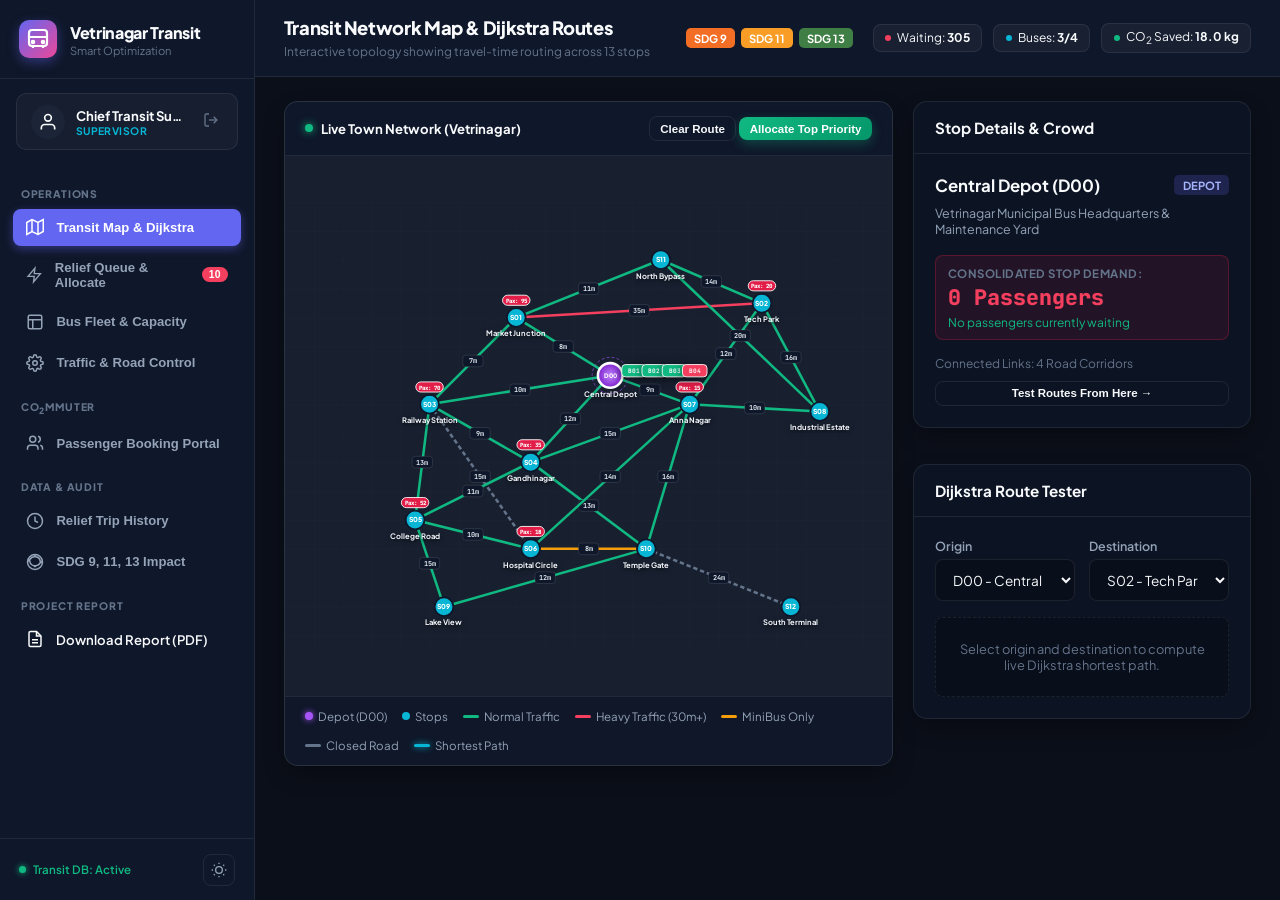
==== commit 05f3da47: "fix: resolve encoding mojibake on avatar, CO2 subscript, stop demand, and map badges" ====
--- a/docs/index.html
+++ b/docs/index.html
@@ -35,7 +35,7 @@
                 <span class="quick-login-label">Select Demo Profile to Enter:</span>
                 <div class="quick-login-grid">
                     <div class="quick-user-card" onclick="quickLogin('supervisor', 'admin123')">
-                        <div class="quick-avatar avatar-sup">Ã°Å¸â€˜Â¨Ã¢â‚¬ÂÃ°Å¸â€™Â¼</div>
+                        <div class="quick-avatar avatar-sup"><svg width="22" height="22" viewBox="0 0 24 24" fill="none" stroke="currentColor" stroke-width="2"><path d="M20 21v-2a4 4 0 0 0-4-4H8a4 4 0 0 0-4 4v2"></path><circle cx="12" cy="7" r="4"></circle></svg></div>
                         <div class="quick-user-info">
                             <strong>Transit Supervisor</strong>
                             <span class="role-pill pill-sup">SUPERVISOR</span>
@@ -45,7 +45,7 @@
                     </div>
 
                     <div class="quick-user-card" onclick="quickLogin('passenger1', 'pass123')">
-                        <div class="quick-avatar avatar-pass">Ã°Å¸Â§â€˜Ã¢â‚¬ÂÃ°Å¸Â¦Â±</div>
+                        <div class="quick-avatar avatar-pass"><svg width="22" height="22" viewBox="0 0 24 24" fill="none" stroke="currentColor" stroke-width="2"><path d="M16 21v-2a4 4 0 0 0-4-4H6a4 4 0 0 0-4 4v2"></path><circle cx="9" cy="7" r="4"></circle></svg></div>
                         <div class="quick-user-info">
                             <strong>Passenger Portal</strong>
                             <span class="role-pill pill-pass">PASSENGER</span>
@@ -77,7 +77,7 @@
     </div>
 
     <!-- ============================================================== -->
-    <!-- APP SHELL WITH SIDEBAR & MAIN CONTENT -->
+    <!-- APP SHELL WITH SIDEBAR & MAIN CO<sub>2</sub>NTENT -->
     <!-- ============================================================== -->
     <div class="app-container">
 
@@ -100,7 +100,7 @@
 
             <!-- User Profile Summary in Sidebar -->
             <div class="user-profile-widget">
-                <div class="user-avatar" id="sidebar-user-avatar">Ã°Å¸â€˜Â¨Ã¢â‚¬ÂÃ°Å¸â€™Â¼</div>
+                <div class="user-avatar" id="sidebar-user-avatar"><svg width="20" height="20" viewBox="0 0 24 24" fill="none" stroke="currentColor" stroke-width="2"><path d="M20 21v-2a4 4 0 0 0-4-4H8a4 4 0 0 0-4 4v2"></path><circle cx="12" cy="7" r="4"></circle></svg></div>
                 <div class="user-meta">
                     <span class="user-name" id="sidebar-user-name">Chief Supervisor</span>
                     <span class="user-role-badge" id="sidebar-user-role">SUPERVISOR</span>
@@ -151,7 +151,7 @@
                     <span>Traffic & Road Control</span>
                 </button>
 
-                <div class="menu-section-label">COMMUTER</div>
+                <div class="menu-section-label">CO<sub>2</sub>MMUTER</div>
                 <button class="nav-item" data-page="passenger" onclick="navigateToPage('passenger')">
                     <svg width="18" height="18" viewBox="0 0 24 24" fill="none" stroke="currentColor" stroke-width="2">
                         <path d="M16 21v-2a4 4 0 0 0-4-4H6a4 4 0 0 0-4 4v2"></path>
@@ -231,13 +231,13 @@
                         </div>
                         <div class="stat-chip">
                             <span class="stat-dot dot-emerald"></span>
-                            <span>COÃ¢â€šâ€š Saved: <strong id="top-stat-co2">0 kg</strong></span>
+                            <span>CO<sub>2</sub> Saved: <strong id="top-stat-co2">0 kg</strong></span>
                         </div>
                     </div>
                 </div>
             </header>
 
-            <!-- PAGE CONTENT CONTAINER -->
+            <!-- PAGE CO<sub>2</sub>NTENT CO<sub>2</sub>NTAINER -->
             <div class="content-body">
 
                 <!-- ============================================================== -->
@@ -416,7 +416,7 @@
                 </section>
 
                 <!-- ============================================================== -->
-                <!-- PAGE 4: TRAFFIC & ROAD CONTROL -->
+                <!-- PAGE 4: TRAFFIC & ROAD CO<sub>2</sub>NTROL -->
                 <!-- ============================================================== -->
                 <section id="page-traffic" class="page-view">
                     <div class="card">
@@ -588,8 +588,8 @@
                                 <h3>SDG 13: Climate Action & Emissions Reduction</h3>
                             </div>
                             <div class="sdg-card-body">
-                                <p>Shifting commuters from single-occupancy two-wheelers and cars onto consolidated relief buses avoids approximately <strong>0.45 kg COÃ¢â€šâ€š</strong> per passenger-trip.</p>
-                                <div class="kpi-value highlight-emerald" id="sdg-co2-val" style="margin-top:0.8rem;">0.0 kg COÃ¢â€šâ€š Saved</div>
+                                <p>Shifting commuters from single-occupancy two-wheelers and cars onto consolidated relief buses avoids approximately <strong>0.45 kg CO<sub>2</sub></strong> per passenger-trip.</p>
+                                <div class="kpi-value highlight-emerald" id="sdg-co2-val" style="margin-top:0.8rem;">0.0 kg CO<sub>2</sub> Saved</div>
                             </div>
                         </div>
                     </div>
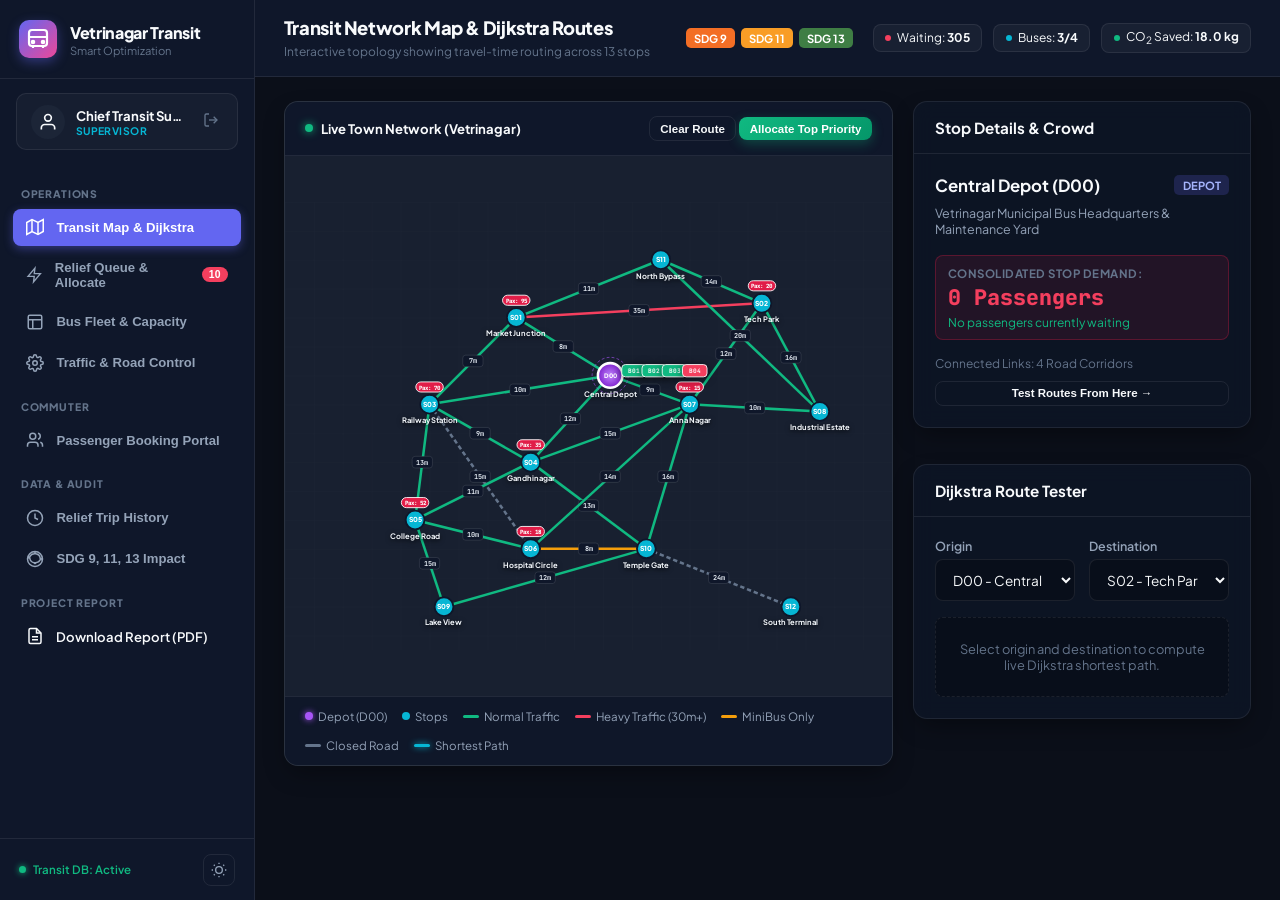
==== commit 3fa98b03: "fix: clean remaining non-ascii characters and restore correct section labels" ====
--- a/docs/index.html
+++ b/docs/index.html
@@ -68,7 +68,7 @@
                 </div>
                 <div class="form-group">
                     <label for="login-password">Password</label>
-                    <input type="password" id="login-password" class="form-control" placeholder="••••••••" required>
+                    <input type="password" id="login-password" class="form-control" placeholder="Enter password" required>
                 </div>
                 <div id="login-error-msg" class="login-error hidden"></div>
                 <button type="submit" class="btn btn-primary btn-block">Sign In</button>
@@ -77,7 +77,7 @@
     </div>
 
     <!-- ============================================================== -->
-    <!-- APP SHELL WITH SIDEBAR & MAIN CO<sub>2</sub>NTENT -->
+    <!-- APP SHELL WITH SIDEBAR & MAIN CONTENT -->
     <!-- ============================================================== -->
     <div class="app-container">
 
@@ -151,7 +151,7 @@
                     <span>Traffic & Road Control</span>
                 </button>
 
-                <div class="menu-section-label">CO<sub>2</sub>MMUTER</div>
+                <div class="menu-section-label">COMMUTER</div>
                 <button class="nav-item" data-page="passenger" onclick="navigateToPage('passenger')">
                     <svg width="18" height="18" viewBox="0 0 24 24" fill="none" stroke="currentColor" stroke-width="2">
                         <path d="M16 21v-2a4 4 0 0 0-4-4H6a4 4 0 0 0-4 4v2"></path>
@@ -237,7 +237,7 @@
                 </div>
             </header>
 
-            <!-- PAGE CO<sub>2</sub>NTENT CO<sub>2</sub>NTAINER -->
+            <!-- PAGE CONTENT CONTAINER -->
             <div class="content-body">
 
                 <!-- ============================================================== -->
@@ -356,18 +356,12 @@
                             </svg>
                             Allocate Relief Bus to #1 Surge Batch
                         </button>
-                        <button class="btn btn-outline" onclick="syncWithDatabase()" title="Synchronize changes made in phpMyAdmin immediately">
-                            🔄 Sync with MySQL
-                        </button>
                         <button class="btn btn-secondary" onclick="clearReliefQueue()" title="Clear relief queue to start fresh">
-                            🗑️ Clear Relief Queue
+                            Clear Relief Queue
                         </button>
                         <button class="btn btn-outline" onclick="resetAllTransit()" title="Reset fleet and clear demand">
-                            🔄 Reset Fleet & Queue
+                            Reset Fleet & Queue
                         </button>
-                        <a href="http://localhost/phpmyadmin/index.php?route=/database/structure&db=transport_optimization" target="_blank" class="btn btn-outline" style="text-decoration:none;" title="Open database in phpMyAdmin">
-                            🗄️ Open in phpMyAdmin ↗
-                        </a>
                         <div class="policy-pill">
                             Policy: <strong>Passenger Count (DESC)</strong> &rarr; <strong>Arrival Time (ASC)</strong>
                         </div>
@@ -416,7 +410,7 @@
                 </section>
 
                 <!-- ============================================================== -->
-                <!-- PAGE 4: TRAFFIC & ROAD CO<sub>2</sub>NTROL -->
+                <!-- PAGE 4: TRAFFIC & ROAD CONTROL -->
                 <!-- ============================================================== -->
                 <section id="page-traffic" class="page-view">
                     <div class="card">
@@ -492,7 +486,7 @@
                                     </div>
 
                                     <div class="callout callout-info">
-                                        <div class="callout-icon">💡</div>
+                                        <div class="callout-icon"><svg width="20" height="20" viewBox="0 0 24 24" fill="none" stroke="#f59e0b" stroke-width="2"><circle cx="12" cy="12" r="5"></circle><line x1="12" y1="1" x2="12" y2="3"></line><line x1="12" y1="21" x2="12" y2="23"></line><line x1="4.22" y1="4.22" x2="5.64" y2="5.64"></line><line x1="18.36" y1="18.36" x2="19.78" y2="19.78"></line><line x1="1" y1="12" x2="3" y2="12"></line><line x1="21" y1="12" x2="23" y2="12"></line><line x1="4.22" y1="19.78" x2="5.64" y2="18.36"></line><line x1="18.36" y1="5.64" x2="19.78" y2="4.22"></line></svg></div>
                                         <div class="callout-content">
                                             <strong>Corridor Demand Aggregation (ArrayDeque + PriorityQueue):</strong>
                                             <p>When multiple passengers book the same route, your counts are consolidated into a single priority batch for the supervisor.</p>
